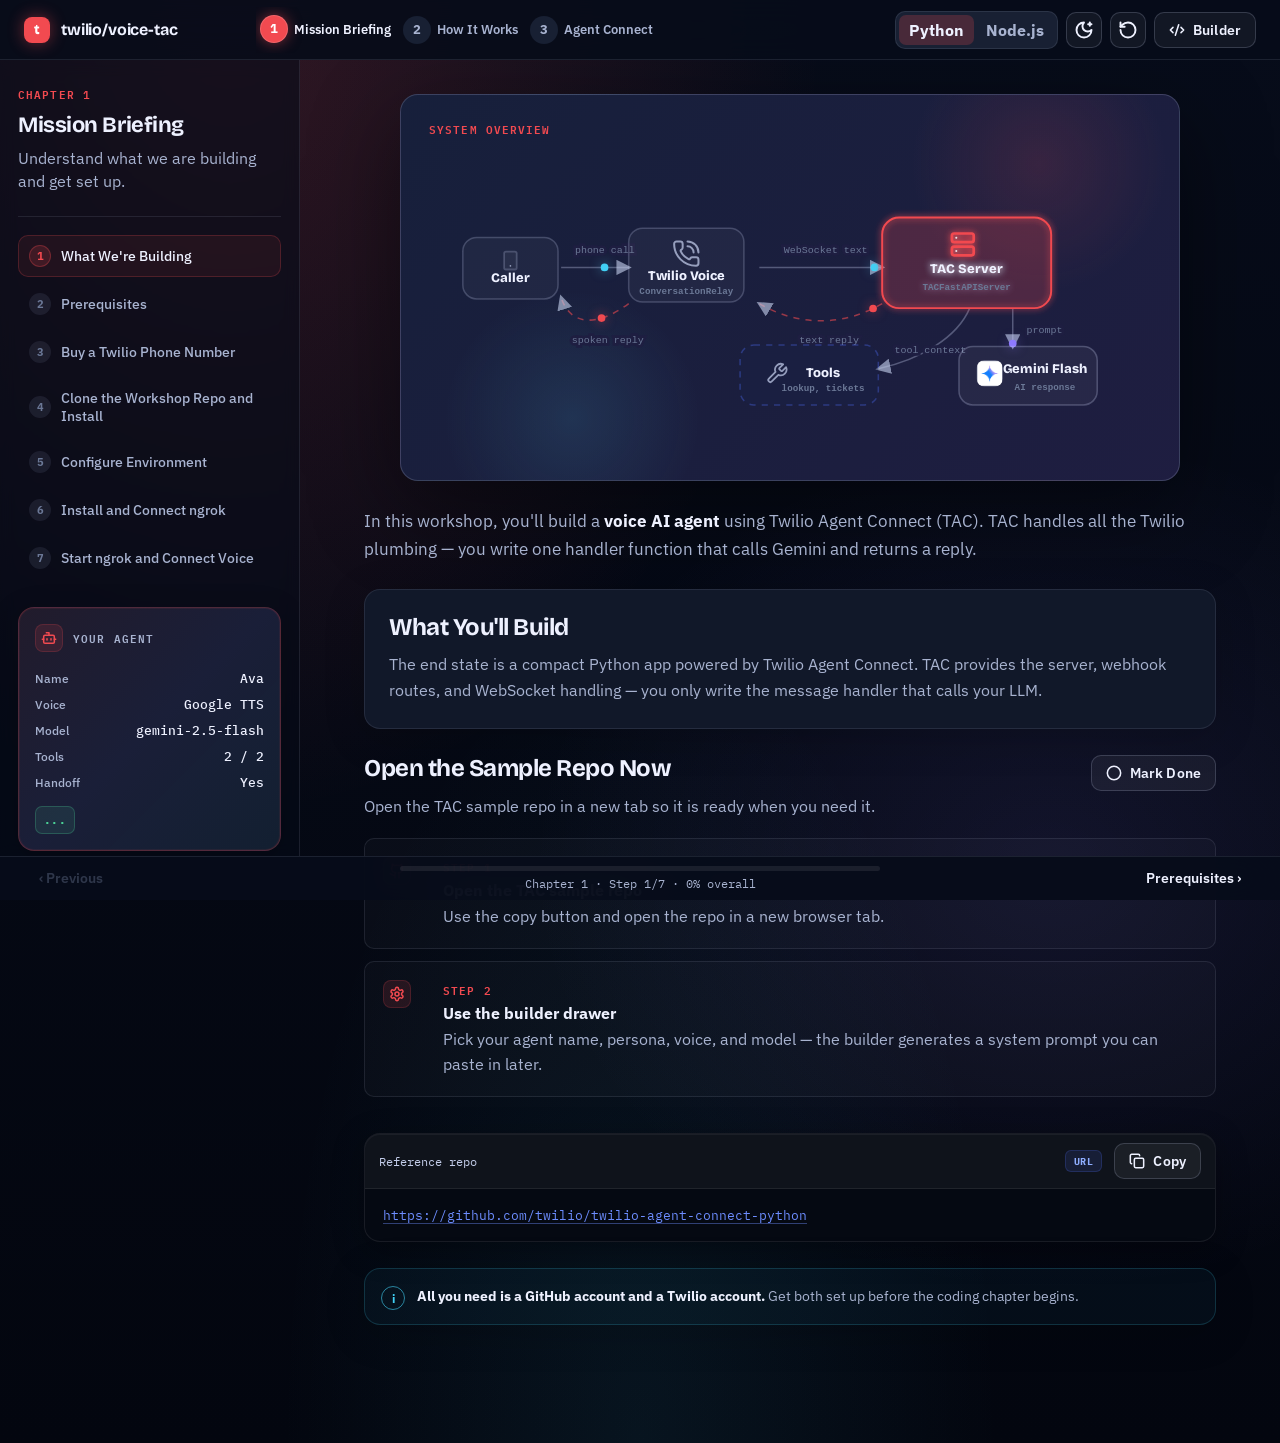
==== workshop-app/index.html @ a0c67f11 "Refactor code structure for improved readability and maintainability" ====
<!doctype html>
<html lang="en">
  <head>
    <meta charset="utf-8" />
    <meta name="viewport" content="width=device-width, initial-scale=1" />
    <title>twilio/voice-tac</title>
    <link rel="preconnect" href="https://fonts.googleapis.com" />
    <link rel="preconnect" href="https://fonts.gstatic.com" crossorigin />
    <link href="https://fonts.googleapis.com/css2?family=Bricolage+Grotesque:opsz,wght@12..96,400;12..96,600;12..96,700;12..96,800&family=IBM+Plex+Sans:wght@400;500;600;700&family=IBM+Plex+Mono:wght@400;500;600&display=swap" rel="stylesheet" />
    <link rel="stylesheet" href="styles.css" />
  </head>
  <body>
    <div class="app-shell">
      <header class="topbar">
        <a class="brand" href="#chapter-0" aria-label="twilio voice tac home">
          <span class="brand-mark" aria-hidden="true">t</span>
          <span>twilio/voice-tac</span>
        </a>

        <nav class="chapter-tabs" aria-label="Workshop chapters" id="chapterTabs"></nav>

        <div class="top-actions">
          <div class="runtime-switch" role="group" aria-label="Workshop runtime">
            <button type="button" data-runtime="python">Python</button>
            <button type="button" data-runtime="node">Node.js</button>
          </div>
          <button class="icon-button" type="button" id="themeToggle" aria-label="Toggle theme" title="Toggle theme">
            <span data-icon="sun-moon" aria-hidden="true"></span>
          </button>
          <button class="icon-button" type="button" id="resetProgress" aria-label="Reset progress" title="Reset progress">
            <span data-icon="rotate-ccw" aria-hidden="true"></span>
          </button>
          <button class="builder-toggle" type="button" id="builderToggle" aria-expanded="false" aria-controls="builderPanel">
            <span data-icon="code-xml" aria-hidden="true"></span>
            Builder
          </button>
        </div>
      </header>

      <aside class="side-rail" aria-label="Chapter steps">
        <div class="chapter-kicker" id="chapterKicker">Chapter 1</div>
        <h1 id="chapterTitle">Mission Briefing</h1>
        <p id="chapterSummary">Understand what we are building and get set up.</p>
        <div class="rail-divider"></div>
        <nav class="step-list" id="stepList" aria-label="Steps in this chapter"></nav>

        <section class="agent-card" aria-labelledby="agentCardTitle">
          <div class="agent-card-title">
            <span class="mini-icon" aria-hidden="true"><span data-icon="bot"></span></span>
            <h2 id="agentCardTitle">Your Agent</h2>
          </div>
          <dl>
            <div>
              <dt>Name</dt>
              <dd id="agentNameReadout">Ava</dd>
            </div>
            <div>
              <dt>Voice</dt>
              <dd id="agentVoiceReadout">Google TTS</dd>
            </div>
            <div>
              <dt>Model</dt>
              <dd id="agentModelReadout">gemini-2.5-flash</dd>
            </div>
            <div>
              <dt>Tools</dt>
              <dd id="agentToolsReadout">2 / 2</dd>
            </div>
            <div>
              <dt>Handoff</dt>
              <dd id="agentHandoffReadout">Yes</dd>
            </div>
          </dl>
          <div class="badges" aria-label="Earned badges" id="badgeList"></div>
        </section>
      </aside>

      <main class="content" id="content" tabindex="-1">
        <section class="chapter-content" id="chapterContent" aria-live="polite"></section>
      </main>

      <aside class="builder-panel" id="builderPanel" aria-label="Agent builder" aria-hidden="true">
        <div class="builder-header">
          <div>
            <span class="chapter-kicker">Builder</span>
            <h2>Agent Config</h2>
          </div>
          <button class="icon-button" type="button" id="closeBuilder" aria-label="Close builder" title="Close builder">
            <span data-icon="x" aria-hidden="true"></span>
          </button>
        </div>

        <form id="builderForm" class="builder-form">
          <label>
            Agent name
            <input name="name" value="Ava" autocomplete="off" />
          </label>

          <label>
            Personality
            <select name="persona">
              <option>Helpful retail concierge</option>
              <option>Patient healthcare scheduler</option>
              <option>Friendly developer advocate</option>
              <option>Calm support triage agent</option>
            </select>
          </label>

          <label>
            Voice
            <select name="voice">
              <option>Google TTS</option>
              <option>Polly Joanna</option>
              <option>Polly Matthew</option>
              <option>ElevenLabs Rachel</option>
            </select>
          </label>

          <label>
            Language
            <select name="language">
              <option>en-US</option>
              <option>en-GB</option>
              <option>es-US</option>
              <option>fr-CA</option>
            </select>
          </label>

          <label>
            Model
            <select name="model">
              <option>gemini-2.5-flash</option>
              <option>gemini-2.5-flash-lite</option>
              <option>gemini-1.5-flash</option>
            </select>
          </label>

          <fieldset>
            <legend>Capabilities</legend>
            <label class="check-row">
              <input type="checkbox" name="toolLookup" checked />
              <span>Customer lookup tool</span>
            </label>
            <label class="check-row">
              <input type="checkbox" name="toolTicket" checked />
              <span>Ticket creation tool</span>
            </label>
            <label class="check-row">
              <input type="checkbox" name="handoff" checked />
              <span>Human handoff</span>
            </label>
          </fieldset>
        </form>

        <div class="config-preview">
          <div class="preview-title">Generated prompt seed</div>
          <pre id="promptPreview"></pre>
          <button class="copy-button" type="button" data-copy-target="promptPreview">
            <span data-icon="copy" aria-hidden="true"></span>
            <span>Copy prompt</span>
          </button>
        </div>
      </aside>

      <footer class="progress-bar" aria-label="Workshop progress">
        <button class="footer-nav footer-nav-prev" type="button" id="prevStep">‹ <span>Previous</span></button>
        <div class="progress-center">
          <div class="progress-track" aria-hidden="true"><span id="progressFill"></span></div>
          <div id="progressLabel">Chapter 1 · Step 1/5 · 0% overall</div>
        </div>
        <button class="footer-nav footer-nav-next" type="button" id="nextStep"><span>Next</span> ›</button>
      </footer>
    </div>

    <script src="app.js" defer></script>
  </body>
</html>
---- workshop-app/styles.css ----
:root {
  --bg: #070c1a;
  --bg-2: #0b1122;
  --panel: #111829;
  --panel-2: #182033;
  --panel-3: #0d2230;
  --line: rgba(196, 206, 236, 0.11);
  --line-strong: rgba(196, 206, 236, 0.20);
  --text: #eef1ff;
  --muted: #a8b3d0;
  --soft: #6b7896;
  --brand: #f24a50;
  --brand-2: #ff7a59;
  --green: #4dd99a;
  --amber: #ffc857;
  --cyan: #41d0f5;
  --purple: #8d79ff;
  --shadow: 0 28px 90px rgba(0, 0, 0, 0.44);
  --shadow-sm: 0 4px 20px rgba(0, 0, 0, 0.28);
  --radius: 10px;
  --radius-lg: 16px;
  color-scheme: dark;
  font-family: "IBM Plex Sans", ui-sans-serif, system-ui, -apple-system, sans-serif;
}

:root[data-theme="light"] {
  --bg: #f3f5fb;
  --bg-2: #ffffff;
  --panel: #ffffff;
  --panel-2: #eaecf5;
  --panel-3: #e4f1f4;
  --line: rgba(27, 38, 67, 0.12);
  --line-strong: rgba(27, 38, 67, 0.20);
  --text: #0f1626;
  --muted: #445068;
  --soft: #617089;
  --shadow: 0 28px 90px rgba(25, 32, 56, 0.12);
  --shadow-sm: 0 4px 20px rgba(25, 32, 56, 0.08);
  color-scheme: light;
}

* {
  box-sizing: border-box;
}

html {
  scroll-behavior: smooth;
}

* {
  scrollbar-color: rgba(196, 206, 236, 0.38) transparent;
  scrollbar-width: thin;
}

*::-webkit-scrollbar {
  width: 10px;
  height: 10px;
}

*::-webkit-scrollbar-thumb {
  background: rgba(196, 206, 236, 0.28);
  border-radius: 999px;
  border: 3px solid transparent;
  background-clip: content-box;
}

*::-webkit-scrollbar-track {
  background: transparent;
}

body {
  margin: 0;
  min-width: 320px;
  overflow-x: hidden;
  background:
    radial-gradient(ellipse at 18% 0%, rgba(242, 74, 80, 0.18) 0%, transparent 40%),
    radial-gradient(ellipse at 82% 60%, rgba(141, 121, 255, 0.10) 0%, transparent 35%),
    radial-gradient(ellipse at 50% 100%, rgba(65, 208, 245, 0.07) 0%, transparent 40%),
    linear-gradient(180deg, var(--bg) 0%, #03060f 100%);
  color: var(--text);
}

:root[data-theme="light"] body {
  background:
    radial-gradient(ellipse at 18% 0%, rgba(242, 74, 80, 0.07) 0%, transparent 40%),
    radial-gradient(ellipse at 82% 60%, rgba(141, 121, 255, 0.04) 0%, transparent 35%),
    linear-gradient(180deg, var(--bg) 0%, #dfe3f0 100%);
}

button,
input,
select {
  font: inherit;
}

button {
  cursor: pointer;
}

a {
  color: #7ea4ff;
  text-decoration: none;
}

a:hover {
  text-decoration: underline;
}

h1, h2, h3, h4 {
  font-family: "Bricolage Grotesque", ui-sans-serif, system-ui, sans-serif;
}

code, pre, .config-preview pre {
  font-family: "IBM Plex Mono", ui-monospace, SFMono-Regular, Menlo, Consolas, monospace;
}

.app-shell {
  min-height: 100vh;
  display: grid;
  grid-template-columns: 300px minmax(0, 1fr);
  grid-template-rows: 60px 1fr 44px;
}

.topbar {
  grid-column: 1 / -1;
  display: grid;
  grid-template-columns: 248px minmax(0, 1fr) auto;
  align-items: center;
  gap: 18px;
  padding: 0 24px;
  border-bottom: 1px solid var(--line);
  background: rgba(7, 12, 26, 0.92);
  backdrop-filter: blur(22px) saturate(1.4);
  -webkit-backdrop-filter: blur(22px) saturate(1.4);
  position: sticky;
  top: 0;
  z-index: 20;
}

:root[data-theme="light"] .topbar {
  background: rgba(255, 255, 255, 0.90);
}

.brand {
  display: inline-flex;
  align-items: center;
  gap: 11px;
  color: var(--text);
  font-family: "Bricolage Grotesque", ui-sans-serif, system-ui, sans-serif;
  font-weight: 700;
  letter-spacing: -0.01em;
  min-width: 0;
}

.brand:hover {
  text-decoration: none;
}

.brand-mark {
  flex: 0 0 auto;
  width: 26px;
  height: 26px;
  display: grid;
  place-items: center;
  border-radius: 8px;
  color: #ffffff;
  background: var(--brand);
  font-weight: 800;
  font-size: 14px;
  box-shadow: 0 0 16px rgba(242, 74, 80, 0.45);
}

.chapter-tabs {
  display: flex;
  align-items: center;
  gap: 8px;
  overflow-x: auto;
  scrollbar-width: none;
  min-width: 0;
}

.chapter-tabs::-webkit-scrollbar {
  display: none;
}

.chapter-tab {
  display: inline-flex;
  align-items: center;
  gap: 9px;
  min-width: max-content;
  color: var(--muted);
  border: 0;
  background: transparent;
  padding: 9px 4px;
  font-family: "IBM Plex Sans", ui-sans-serif, system-ui, sans-serif;
  font-weight: 600;
  font-size: 13.5px;
  transition: color 150ms ease;
}

.chapter-tab:hover {
  color: var(--text);
}

.chapter-tab::after {
  content: "";
  width: 18px;
  height: 1px;
  background: var(--line-strong);
}

.chapter-tab:last-child::after {
  display: none;
}

.chapter-number {
  width: 30px;
  height: 30px;
  display: grid;
  place-items: center;
  border-radius: 50%;
  background: var(--panel-2);
  color: var(--muted);
  font-size: 13px;
  font-weight: 700;
  border: 1px solid transparent;
  transition: transform 160ms ease, background 160ms ease, border-color 160ms ease, box-shadow 160ms ease;
}

.chapter-tab[aria-current="true"] {
  color: var(--text);
}

.chapter-tab[aria-current="true"] .chapter-number {
  background: var(--brand);
  color: #ffffff;
  border-color: rgba(255, 255, 255, 0.15);
  box-shadow: 0 0 14px rgba(242, 74, 80, 0.5);
  transform: translateY(-1px);
}

.chapter-tab.is-complete .chapter-number {
  background: rgba(77, 217, 154, 0.14);
  color: var(--green);
  border-color: rgba(77, 217, 154, 0.25);
}

.top-actions {
  display: flex;
  align-items: center;
  gap: 8px;
}

.runtime-switch {
  display: inline-flex;
  align-items: center;
  gap: 2px;
  min-height: 38px;
  padding: 3px;
  border-radius: var(--radius);
  border: 1px solid var(--line);
  background: var(--panel-2);
}

.runtime-switch button {
  height: 30px;
  padding: 0 10px;
  border: 0;
  border-radius: calc(var(--radius) - 3px);
  background: transparent;
  color: var(--muted);
  font-weight: 900;
  cursor: pointer;
}

.runtime-switch button.is-active {
  background: rgba(242, 74, 80, 0.22);
  color: var(--text);
}

.icon-button,
.builder-toggle,
.copy-button,
.complete-step,
.primary-action,
.secondary-action {
  min-height: 36px;
  border-radius: var(--radius);
  border: 1px solid var(--line-strong);
  color: var(--text);
  background: rgba(255, 255, 255, 0.05);
  transition: transform 140ms ease, border-color 140ms ease, background 140ms ease, box-shadow 140ms ease;
}

.icon-button {
  width: 36px;
  display: grid;
  place-items: center;
  font-size: 20px;
}

.builder-toggle,
.copy-button,
.complete-step,
.primary-action,
.secondary-action {
  display: inline-flex;
  align-items: center;
  justify-content: center;
  gap: 8px;
  padding: 0 14px;
  font-family: "IBM Plex Sans", ui-sans-serif, system-ui, sans-serif;
  font-weight: 600;
  font-size: 13.5px;
  letter-spacing: 0.01em;
}

.lucide {
  width: 18px;
  height: 18px;
  stroke-width: 2.3;
}

.icon-button .lucide {
  width: 20px;
  height: 20px;
}

.builder-toggle .lucide,
.copy-button .lucide,
.complete-step .lucide {
  width: 16px;
  height: 16px;
  flex: 0 0 auto;
}

.chapter-number .lucide,
.step-state .lucide,
.mini-icon .lucide {
  width: 16px;
  height: 16px;
}

.icon-button:hover,
.builder-toggle:hover,
.copy-button:hover,
.complete-step:hover,
.primary-action:hover,
.secondary-action:hover {
  transform: translateY(-1px);
  border-color: var(--line-strong);
  background: rgba(255, 255, 255, 0.09);
  box-shadow: var(--shadow-sm);
}

.primary-action {
  background: var(--brand);
  border-color: rgba(255, 255, 255, 0.12);
  color: #ffffff;
  box-shadow: 0 0 20px rgba(242, 74, 80, 0.3);
}

.primary-action:hover {
  background: #f05559;
  border-color: rgba(255, 255, 255, 0.18);
  box-shadow: 0 4px 24px rgba(242, 74, 80, 0.45);
}

.secondary-action {
  background: transparent;
}

.side-rail {
  grid-row: 2 / 3;
  border-right: 1px solid var(--line);
  padding: 24px 18px 18px;
  position: sticky;
  top: 60px;
  height: calc(100vh - 104px);
  overflow: auto;
  background: rgba(7, 12, 26, 0.60);
  backdrop-filter: blur(8px);
  -webkit-backdrop-filter: blur(8px);
}

:root[data-theme="light"] .side-rail {
  background: rgba(255, 255, 255, 0.80);
}

.chapter-kicker,
.eyebrow,
.step-kicker,
.preview-title {
  color: var(--brand);
  text-transform: uppercase;
  letter-spacing: 0.10em;
  font-family: "IBM Plex Mono", ui-monospace, SFMono-Regular, Menlo, Consolas, monospace;
  font-size: 11px;
  font-weight: 600;
}

.side-rail h1,
.builder-header h2 {
  margin: 10px 0 10px;
  font-family: "Bricolage Grotesque", ui-sans-serif, system-ui, sans-serif;
  font-size: 22px;
  font-weight: 700;
  line-height: 1.1;
  letter-spacing: -0.02em;
}

.side-rail p {
  margin: 0;
  color: var(--muted);
  line-height: 1.45;
}

.rail-divider {
  height: 1px;
  background: var(--line);
  margin: 22px 0 18px;
}

.step-list {
  display: grid;
  gap: 6px;
}

.step-link {
  display: grid;
  grid-template-columns: 22px minmax(0, 1fr);
  align-items: center;
  gap: 10px;
  color: var(--muted);
  background: transparent;
  border: 1px solid transparent;
  border-radius: var(--radius);
  padding: 9px 10px;
  text-align: left;
  font-family: "IBM Plex Sans", ui-sans-serif, system-ui, sans-serif;
  font-weight: 500;
  font-size: 13.5px;
  transition: color 130ms ease, background 130ms ease, border-color 130ms ease;
}

.step-link:hover {
  color: var(--text);
  background: rgba(255, 255, 255, 0.05);
  border-color: var(--line);
  text-decoration: none;
}

.step-link[aria-current="true"] {
  color: var(--text);
  background: rgba(242, 74, 80, 0.08);
  border-color: rgba(242, 74, 80, 0.22);
  text-decoration: none;
}

.step-link.is-done .step-state {
  background: rgba(77, 217, 154, 0.14);
  color: var(--green);
  border-color: rgba(77, 217, 154, 0.25);
}

.step-state {
  width: 22px;
  height: 22px;
  display: grid;
  place-items: center;
  border-radius: 50%;
  background: rgba(127, 137, 168, 0.14);
  color: var(--soft);
  font-size: 11px;
  font-weight: 700;
  border: 1px solid transparent;
  transition: background 130ms ease, color 130ms ease;
}

.step-link[aria-current="true"] .step-state {
  background: rgba(242, 74, 80, 0.15);
  color: var(--brand);
  border-color: rgba(242, 74, 80, 0.3);
}

.agent-card {
  margin-top: 28px;
  padding: 16px;
  border: 1px solid rgba(242, 74, 80, 0.26);
  border-radius: var(--radius-lg);
  background:
    linear-gradient(135deg, rgba(242, 74, 80, 0.07) 0%, rgba(141, 121, 255, 0.07) 50%, rgba(65, 208, 245, 0.04) 100%),
    var(--panel);
  box-shadow: 0 0 0 1px rgba(242, 74, 80, 0.08) inset, 0 8px 32px rgba(0, 0, 0, 0.2);
  position: relative;
  overflow: hidden;
}

.agent-card::before {
  content: "";
  position: absolute;
  top: -1px;
  left: 16px;
  right: 16px;
  height: 1px;
  background: linear-gradient(90deg, transparent, rgba(242, 74, 80, 0.6), transparent);
}

.agent-card-title {
  display: flex;
  gap: 10px;
  align-items: center;
  margin-bottom: 18px;
}

.agent-card h2 {
  margin: 0;
  font-family: "IBM Plex Mono", ui-monospace, monospace;
  font-size: 11px;
  font-weight: 600;
  text-transform: uppercase;
  letter-spacing: 0.10em;
  color: var(--muted);
}

dl {
  display: grid;
  gap: 10px;
  margin: 0;
}

dl div {
  display: flex;
  justify-content: space-between;
  gap: 16px;
  align-items: baseline;
}

dt {
  color: var(--muted);
  font-size: 12px;
  font-weight: 500;
}

dd {
  margin: 0;
  color: var(--text);
  font-family: "IBM Plex Mono", ui-monospace, SFMono-Regular, Menlo, Consolas, monospace;
  font-size: 12.5px;
  font-weight: 500;
  text-align: right;
}

.badges {
  display: flex;
  flex-wrap: wrap;
  gap: 7px;
  margin-top: 16px;
}

.badge {
  min-width: 32px;
  height: 28px;
  padding: 0 8px;
  display: grid;
  place-items: center;
  border-radius: 7px;
  color: var(--green);
  background: rgba(77, 217, 154, 0.10);
  border: 1px solid rgba(77, 217, 154, 0.24);
  font-family: "IBM Plex Mono", ui-monospace, monospace;
  font-size: 10.5px;
  font-weight: 700;
  letter-spacing: 0.04em;
}

.mini-icon {
  width: 28px;
  height: 28px;
  display: grid;
  place-items: center;
  border-radius: 8px;
  color: var(--brand);
  background: rgba(242, 74, 80, 0.12);
  border: 1px solid rgba(242, 74, 80, 0.18);
}

.content {
  grid-row: 2 / 3;
  min-width: 0;
  padding: 34px clamp(20px, 5vw, 72px) 74px;
  overflow: auto;
}

.hero-panel {
  display: grid;
  grid-template-columns: minmax(260px, 440px) minmax(280px, 680px);
  gap: clamp(28px, 5vw, 68px);
  align-items: center;
  max-width: 1160px;
  margin: 0 auto 44px;
}

.voice-visual {
  min-height: 300px;
  display: grid;
  place-items: center;
  position: relative;
}

.three-visual {
  position: relative;
  overflow: hidden;
  border: 1px solid var(--line-strong);
  border-radius: 18px;
  background:
    radial-gradient(circle at 72% 24%, rgba(255, 200, 87, 0.22), transparent 7rem),
    linear-gradient(135deg, #111d36, #0e2630 48%, #271c3d);
  box-shadow: var(--shadow);
}

.voice-visual.three-visual {
  width: min(100%, 430px);
  min-height: 300px;
  margin: 0 auto;
}

.three-canvas,
.architecture-map[data-three-scene] {
  isolation: isolate;
}

.three-canvas {
  position: absolute;
  inset: 0;
}

.three-canvas canvas,
.architecture-map canvas {
  width: 100%;
  height: 100%;
  display: block;
}

.architecture-map > canvas {
  position: absolute;
  inset: 0;
}

.voice-card-overlay {
  right: 18px;
  bottom: 18px;
  z-index: 2;
}

.phone-frame {
  width: min(100%, 360px);
  aspect-ratio: 1.24 / 1;
  position: relative;
  border: 1px solid var(--line-strong);
  border-radius: 18px;
  background:
    radial-gradient(circle at 76% 22%, rgba(255, 200, 87, 0.36), transparent 4rem),
    linear-gradient(135deg, #162644, #102b35 48%, #2a1d43);
  box-shadow: var(--shadow);
  overflow: hidden;
}

.phone-frame::before {
  content: "";
  position: absolute;
  inset: 22px 18px 72px 86px;
  border-radius: 16px;
  background:
    linear-gradient(120deg, transparent 0 28%, rgba(255, 255, 255, 0.22) 28% 29%, transparent 29% 100%),
    linear-gradient(160deg, rgba(255, 255, 255, 0.08), rgba(255, 255, 255, 0.01));
  border: 1px solid rgba(255, 255, 255, 0.14);
}

.phone-notch {
  position: absolute;
  top: 22px;
  left: 28px;
  width: 74px;
  height: 74px;
  border-radius: 18px;
  background: #ffffff;
  transform: rotate(-8deg);
}

.phone-notch::before,
.phone-notch::after {
  content: "";
  position: absolute;
  top: 25px;
  width: 8px;
  height: 28px;
  background: var(--brand);
}

.phone-notch::before {
  left: 27px;
  box-shadow: 12px 7px 0 var(--brand);
}

.phone-notch::after {
  left: 47px;
}

.caller-avatar {
  position: absolute;
  left: 96px;
  bottom: 20px;
  width: 96px;
  height: 150px;
  border-radius: 48px 48px 8px 8px;
  background:
    radial-gradient(circle at 54% 22%, #ffd8b5 0 20px, transparent 21px),
    radial-gradient(circle at 46% 17%, #2d2130 0 33px, transparent 34px),
    linear-gradient(180deg, #3b65ba 0 56%, #23335a 56%);
  border: 1px solid rgba(255, 255, 255, 0.12);
}

.voice-card {
  position: absolute;
  right: 18px;
  bottom: 18px;
  width: 212px;
  min-height: 74px;
  display: grid;
  grid-template-columns: 1fr 48px;
  gap: 12px;
  align-items: center;
  padding: 12px 12px 10px;
  border-radius: var(--radius);
  background: rgba(8, 16, 37, 0.82);
  border: 1px solid rgba(255, 255, 255, 0.34);
  backdrop-filter: blur(10px);
}

.voice-card strong,
.voice-card span {
  display: block;
}

.voice-card strong {
  font-size: 13px;
}

.voice-card span {
  color: var(--muted);
  font-size: 11px;
}

.wave {
  grid-column: 1 / -1;
  height: 18px;
  display: flex;
  align-items: center;
  gap: 4px;
}

.wave i {
  display: block;
  width: 3px;
  border-radius: 4px;
  background: var(--brand);
  animation: pulse 980ms ease-in-out infinite;
}

.wave i:nth-child(1) { height: 7px; animation-delay: 0ms; }
.wave i:nth-child(2) { height: 13px; animation-delay: 80ms; }
.wave i:nth-child(3) { height: 9px; animation-delay: 160ms; }
.wave i:nth-child(4) { height: 17px; animation-delay: 240ms; }
.wave i:nth-child(5) { height: 11px; animation-delay: 320ms; }
.wave i:nth-child(6) { height: 18px; animation-delay: 400ms; }
.wave i:nth-child(7) { height: 9px; animation-delay: 480ms; }
.wave i:nth-child(8) { height: 15px; animation-delay: 560ms; }
.wave i:nth-child(9) { height: 8px; animation-delay: 640ms; }
.wave i:nth-child(10) { height: 12px; animation-delay: 720ms; }

@keyframes pulse {
  0%, 100% { transform: scaleY(0.58); opacity: 0.72; }
  50% { transform: scaleY(1); opacity: 1; }
}

.floating-logo {
  position: absolute;
  top: 14px;
  right: 26%;
  width: 58px;
  height: 58px;
  display: grid;
  place-items: center;
  border-radius: 18px;
  background: #ffffff;
  color: var(--brand);
  font-family: "Bricolage Grotesque", ui-sans-serif, system-ui, sans-serif;
  font-weight: 800;
  box-shadow: 0 14px 34px rgba(0, 0, 0, 0.22);
  transform: rotate(7deg);
}

.mission-overview {
  width: min(100%, 780px);
  margin: 0 auto;
  padding: 24px 28px 28px;
  border: 1px solid var(--line-strong);
  border-radius: 18px;
  background:
    radial-gradient(circle at 82% 18%, rgba(242, 74, 80, 0.13), transparent 8rem),
    radial-gradient(circle at 22% 84%, rgba(88, 216, 255, 0.11), transparent 8rem),
    linear-gradient(135deg, rgba(23, 32, 60, 0.98), rgba(31, 30, 66, 0.98));
  box-shadow: var(--shadow);
}

.mission-overview-svg {
  display: block;
  width: 100%;
  min-height: 300px;
  margin-top: 14px;
}

.mission-lines path {
  fill: none;
  stroke: rgba(196, 206, 236, 0.34);
  stroke-width: 2;
}

.mission-lines .mission-return {
  stroke: rgba(242, 74, 80, 0.58);
  stroke-dasharray: 8 8;
}

.mission-arrow-head {
  fill: rgba(196, 206, 236, 0.62);
}

.mission-lines text {
  fill: var(--soft);
  stroke: rgba(30, 30, 66, 0.96);
  stroke-width: 7px;
  paint-order: stroke;
  font-family: ui-monospace, SFMono-Regular, Menlo, Consolas, monospace;
  font-size: 13px;
}

.mission-node rect {
  fill: rgba(255, 255, 255, 0.035);
  stroke: rgba(196, 206, 236, 0.24);
  stroke-width: 2;
}

.mission-node text {
  fill: var(--text);
  font-size: 17px;
  font-weight: 800;
  font-family:
    "Bricolage Grotesque", "IBM Plex Sans", ui-sans-serif, system-ui, sans-serif;
}

.mission-node .mission-node-small {
  fill: var(--soft);
  font-family: ui-monospace, SFMono-Regular, Menlo, Consolas, monospace;
  font-size: 12px;
  font-weight: 650;
}

.mission-node-hot rect {
  fill: rgba(242, 74, 80, 0.12);
  stroke: var(--brand);
  stroke-width: 2.5;
}

.mission-node-muted rect {
  fill: rgba(25, 32, 72, 0.35);
  stroke: rgba(80, 112, 255, 0.34);
  stroke-dasharray: 8 8;
}

.mission-node-gemini rect {
  fill: rgba(255, 255, 255, 0.045);
  stroke: rgba(196, 206, 236, 0.28);
}

.mission-packet {
  fill: var(--cyan);
  filter: drop-shadow(0 0 7px rgba(88, 216, 255, 0.5));
}

.mission-packet-ai {
  fill: #8d79ff;
  filter: drop-shadow(0 0 7px rgba(141, 121, 255, 0.52));
}

.mission-packet-out {
  fill: var(--brand);
  filter: drop-shadow(0 0 7px rgba(242, 74, 80, 0.6));
}

.hero-copy h2 {
  margin: 12px 0 18px;
  max-width: 760px;
  font-family: "Bricolage Grotesque", ui-sans-serif, system-ui, sans-serif;
  font-size: clamp(28px, 3.6vw, 46px);
  font-weight: 800;
  line-height: 1.02;
  letter-spacing: -0.03em;
}

.hero-copy p {
  margin: 0;
  color: var(--muted);
  line-height: 1.65;
  font-size: 17px;
}

.chapter-content {
  max-width: 900px;
  margin: 0 auto;
  display: grid;
  gap: 28px;
}

.mission-page,
.lesson-page {
  display: grid;
  gap: 26px;
}

.mission-page {
  justify-items: stretch;
}

.mission-page .voice-visual {
  min-height: 292px;
}

.mission-page .phone-frame {
  width: 420px;
}

.mission-lead {
  margin: 0 auto;
  max-width: 900px;
  color: var(--muted);
  font-size: 17px;
  line-height: 1.65;
}

.mission-lead strong {
  color: var(--text);
}

.callout-card,
.simulator-card,
.architecture-panel {
  border-radius: var(--radius-lg);
  border: 1px solid var(--line);
  background: var(--panel);
  box-shadow: 0 8px 40px rgba(0, 0, 0, 0.18);
}

.callout-card {
  padding: 24px;
}

.callout-card h2,
.lesson-page h2,
.simulator-card h3 {
  margin: 0 0 12px;
  font-family: "Bricolage Grotesque", ui-sans-serif, system-ui, sans-serif;
  font-weight: 700;
  letter-spacing: -0.02em;
  line-height: 1.1;
}

.callout-card p,
.lesson-lead,
.simulator-card p,
.action-card p {
  color: var(--muted);
  line-height: 1.62;
  margin: 0;
}

.lesson-title-row {
  display: grid;
  grid-template-columns: minmax(0, 1fr) auto;
  align-items: start;
  gap: 20px;
}

.lesson-title-row h2 {
  font-size: 24px;
}

.lesson-page-flat {
  gap: 18px;
}

.action-stack {
  display: grid;
  gap: 12px;
}

.action-card {
  display: grid;
  grid-template-columns: 44px minmax(0, 1fr);
  gap: 16px;
  align-items: start;
  padding: 18px;
  border-radius: var(--radius);
  border: 1px solid var(--line);
  background: rgba(255, 255, 255, 0.025);
  transition: border-color 130ms ease, background 130ms ease;
}

.action-card:hover {
  border-color: var(--line-strong);
  background: rgba(255, 255, 255, 0.04);
}

.action-card strong {
  display: block;
  margin: 4px 0;
}

.agent-headshot {
  width: 38px;
  height: 38px;
  border-radius: 50%;
  background:
    radial-gradient(circle at 50% 36%, #ffd7b0 0 12px, transparent 13px),
    radial-gradient(circle at 50% 30%, #5e3a2f 0 16px, transparent 17px),
    linear-gradient(180deg, #d9e3ff, #6f83c9);
  border: 2px solid rgba(255, 255, 255, 0.56);
  justify-self: end;
}

.architecture-panel {
  padding: 24px 28px 26px;
  min-height: 336px;
  overflow-x: auto;
  overflow-y: hidden;
}

.architecture-map {
  position: relative;
  width: 960px;
  max-width: 100%;
  min-height: 310px;
  margin-top: 20px;
}

@media (max-width: 980px) {
  .architecture-map {
    max-width: none;
  }
}

.architecture-svg {
  position: absolute;
  inset: 0;
  width: 100%;
  height: 100%;
}

.arch-svg-node rect {
  fill: rgba(255, 255, 255, 0.035);
  stroke: rgba(196, 206, 236, 0.24);
  stroke-width: 2;
}

.arch-svg-node text {
  fill: var(--muted);
  font-size: 18px;
  font-family:
    "Bricolage Grotesque", "IBM Plex Sans", ui-sans-serif, system-ui, sans-serif;
  font-weight: 650;
}

.arch-svg-node .arch-svg-small {
  fill: var(--soft);
  font-size: 13px;
  font-family: ui-monospace, SFMono-Regular, Menlo, Consolas, monospace;
  font-weight: 600;
}

.arch-svg-server rect {
  fill: rgba(242, 74, 80, 0.12);
  stroke: var(--brand);
  stroke-width: 2.5;
}

.arch-svg-server text {
  fill: var(--text);
}

.arch-lucide-icon {
  display: grid;
  place-items: center;
  width: 100%;
  height: 100%;
  color: rgba(196, 206, 236, 0.72);
}

.arch-lucide-icon .lucide {
  width: 100%;
  height: 100%;
  stroke-width: 1.85;
}

.arch-lucide-icon-large .lucide {
  stroke-width: 1.65;
}

.arch-lucide-icon-hot {
  color: rgba(255, 255, 255, 0.82);
}

.arch-gemini-logo {
  clip-path: inset(0 round 10px);
  filter: drop-shadow(0 0 10px rgba(71, 142, 255, 0.22));
}

.arch-svg-tools rect {
  fill: rgba(25, 32, 72, 0.35);
  stroke: rgba(80, 112, 255, 0.34);
  stroke-width: 2;
  stroke-dasharray: 8 8;
}

.arch-svg-lines line {
  stroke: rgba(196, 206, 236, 0.34);
  stroke-width: 2;
}

.arch-svg-lines circle {
  fill: rgba(196, 206, 236, 0.38);
}

.arch-svg-lines text {
  fill: var(--soft);
  font-family: ui-monospace, SFMono-Regular, Menlo, Consolas, monospace;
  font-size: 13px;
}

.arch-svg-lines .arch-svg-hot-line {
  stroke: var(--brand);
  stroke-dasharray: 8 8;
  stroke-width: 2.4;
}

.arch-svg-lines .arch-svg-hot-dot {
  fill: var(--brand);
}

.arch-svg-packet {
  fill: var(--green);
  filter: drop-shadow(0 0 6px rgba(87, 211, 156, 0.55));
}

.arch-svg-packet.packet-one {
  fill: var(--cyan);
  filter: drop-shadow(0 0 6px rgba(88, 216, 255, 0.5));
}

.arch-svg-packet.packet-three {
  fill: var(--brand);
  filter: drop-shadow(0 0 7px rgba(242, 74, 80, 0.6));
}

.inline-diagram,
.call-simulator {
  display: flex;
  flex-wrap: wrap;
  gap: 10px;
}

.diagram-chip,
.call-simulator button {
  min-height: 38px;
  padding: 0 14px;
  border-radius: var(--radius);
  border: 1px solid var(--line);
  background: var(--panel);
  color: var(--muted);
  font-weight: 800;
}

.diagram-chip.is-active,
.call-simulator button.is-active {
  color: #ffffff;
  background: var(--brand);
  border-color: rgba(255, 255, 255, 0.1);
}

.simulator-card {
  display: grid;
  gap: 12px;
  padding: 18px;
}

.intro-card,
.step-section,
.note,
.flow-panel,
.quiz-card {
  border-radius: var(--radius-lg);
  border: 1px solid var(--line);
  background: var(--panel);
  box-shadow: 0 8px 40px rgba(0, 0, 0, 0.18);
}

.intro-card {
  display: grid;
  grid-template-columns: minmax(0, 1fr) auto;
  gap: 24px;
  align-items: center;
  padding: 24px;
}

.intro-card h2,
.step-section h3,
.flow-panel h3,
.quiz-card h3 {
  margin: 0 0 12px;
  font-family: "Bricolage Grotesque", ui-sans-serif, system-ui, sans-serif;
  font-weight: 700;
  letter-spacing: -0.02em;
  line-height: 1.12;
}

.intro-card p,
.step-section p,
.flow-panel p,
.quiz-card p {
  color: var(--muted);
  line-height: 1.62;
  margin: 0;
}

.status-pill {
  min-width: 120px;
  min-height: 36px;
  display: inline-flex;
  align-items: center;
  justify-content: center;
  border-radius: 999px;
  color: var(--green);
  background: rgba(77, 217, 154, 0.10);
  border: 1px solid rgba(77, 217, 154, 0.28);
  font-family: "IBM Plex Mono", ui-monospace, monospace;
  font-weight: 600;
  font-size: 12.5px;
  letter-spacing: 0.04em;
  box-shadow: 0 0 18px rgba(77, 217, 154, 0.12);
}

.flow-panel {
  padding: 24px;
}

.flow-grid {
  display: grid;
  grid-template-columns: repeat(5, minmax(0, 1fr));
  gap: 12px;
  margin-top: 20px;
}

.flow-node {
  min-height: 116px;
  display: grid;
  align-content: start;
  gap: 10px;
  padding: 16px;
  border-radius: var(--radius);
  background: rgba(255, 255, 255, 0.03);
  border: 1px solid var(--line);
  transition: border-color 140ms ease, background 140ms ease;
}

.flow-node:hover {
  background: rgba(255, 255, 255, 0.055);
  border-color: var(--line-strong);
}

.flow-node span {
  width: 28px;
  height: 28px;
  display: grid;
  place-items: center;
  border-radius: 8px;
  color: #ffffff;
  background: var(--brand);
  font-family: "Bricolage Grotesque", ui-sans-serif, system-ui, sans-serif;
  font-weight: 800;
  font-size: 13px;
  box-shadow: 0 0 12px rgba(242, 74, 80, 0.35);
}

.flow-node strong {
  font-family: "IBM Plex Sans", ui-sans-serif, system-ui, sans-serif;
  font-size: 13.5px;
  font-weight: 600;
}

.flow-node small {
  color: var(--muted);
  font-size: 12px;
  line-height: 1.4;
}

.step-section {
  padding: 24px;
  scroll-margin-top: 86px;
}

.step-header {
  display: grid;
  grid-template-columns: 44px minmax(0, 1fr) auto;
  gap: 16px;
  align-items: start;
  margin-bottom: 18px;
}

.step-index {
  width: 44px;
  height: 44px;
  display: grid;
  place-items: center;
  border-radius: var(--radius);
  background: rgba(242, 74, 80, 0.12);
  color: var(--brand);
  font-family: "Bricolage Grotesque", ui-sans-serif, system-ui, sans-serif;
  font-weight: 800;
  font-size: 20px;
  border: 1px solid rgba(242, 74, 80, 0.2);
  box-shadow: 0 0 18px rgba(242, 74, 80, 0.12);
}

.complete-step {
  min-width: 118px;
}

.complete-step.is-done {
  background: rgba(77, 217, 154, 0.12);
  color: var(--green);
  border-color: rgba(77, 217, 154, 0.28);
  box-shadow: 0 0 16px rgba(77, 217, 154, 0.14);
}

.instruction-list {
  display: grid;
  gap: 11px;
  margin: 18px 0 0;
  padding: 0;
  list-style: none;
  counter-reset: instruction;
}

.instruction-list li {
  counter-increment: instruction;
  display: grid;
  grid-template-columns: 26px minmax(0, 1fr);
  gap: 12px;
  align-items: start;
  color: var(--muted);
  font-size: 14px;
  line-height: 1.58;
}

.instruction-list li::before {
  content: counter(instruction);
  width: 26px;
  height: 26px;
  display: grid;
  place-items: center;
  border-radius: 50%;
  color: var(--text);
  background: rgba(127, 137, 168, 0.14);
  border: 1px solid rgba(127, 137, 168, 0.2);
  font-family: "IBM Plex Mono", ui-monospace, monospace;
  font-weight: 600;
  font-size: 11px;
  margin-top: 3px;
}

.code-block {
  margin-top: 18px;
  overflow: hidden;
  border-radius: var(--radius-lg);
  border: 1px solid rgba(255, 255, 255, 0.08);
  background: #050912;
  box-shadow: 0 8px 32px rgba(0, 0, 0, 0.3), inset 0 1px 0 rgba(255, 255, 255, 0.05);
}

:root[data-theme="light"] .code-block {
  background: #0d1424;
  border-color: rgba(0, 0, 0, 0.18);
}

.code-header {
  display: flex;
  align-items: center;
  gap: 12px;
  padding: 9px 14px;
  color: #c4ceeb;
  background: rgba(255, 255, 255, 0.04);
  border-bottom: 1px solid rgba(255, 255, 255, 0.07);
  font-size: 12px;
  font-family: "IBM Plex Mono", ui-monospace, SFMono-Regular, Menlo, Consolas, monospace;
}

.code-header > span:first-child {
  margin-right: auto;
}

.code-language {
  min-height: 22px;
  display: inline-flex;
  align-items: center;
  padding: 0 8px;
  border-radius: 6px;
  color: #8faeff;
  background: rgba(80, 112, 255, 0.12);
  border: 1px solid rgba(80, 112, 255, 0.20);
  text-transform: uppercase;
  letter-spacing: 0.06em;
  font-size: 9.5px;
  font-weight: 700;
}

.code-block pre {
  margin: 0;
  padding: 16px 18px;
  overflow-x: auto;
  color: #dde2f5;
  line-height: 1.6;
  font-size: 12.5px;
  font-family: "IBM Plex Mono", ui-monospace, SFMono-Regular, Menlo, Consolas, monospace;
}

.code-block code,
.config-preview pre {
  font-family: "IBM Plex Mono", ui-monospace, SFMono-Regular, Menlo, Consolas, monospace;
}

.syntax-keyword,
.syntax-decorator {
  color: #b794ff;
}

.syntax-string {
  color: #97d977;
}

.syntax-comment {
  color: #6f7a9c;
  font-style: italic;
}

.syntax-number,
.syntax-literal {
  color: #ffb86b;
}

.syntax-constant {
  color: #58d8ff;
}

.syntax-option {
  color: #ffd166;
}

.syntax-url {
  color: #6d8dff;
  text-decoration: underline;
  text-decoration-color: rgba(109, 141, 255, 0.42);
  text-underline-offset: 3px;
}

.note {
  padding: 16px 18px 16px 52px;
  position: relative;
  color: var(--muted);
  line-height: 1.6;
  font-size: 14px;
  background: rgba(65, 208, 245, 0.04);
  border-color: rgba(65, 208, 245, 0.18);
}

.note::before {
  content: "i";
  position: absolute;
  left: 16px;
  top: 17px;
  width: 22px;
  height: 22px;
  display: grid;
  place-items: center;
  border-radius: 50%;
  color: var(--cyan);
  border: 1.5px solid rgba(65, 208, 245, 0.6);
  font-weight: 700;
  font-size: 12px;
  font-family: "IBM Plex Sans", ui-sans-serif, system-ui, sans-serif;
}

.note strong {
  color: var(--text);
}

.quiz-card {
  padding: 24px;
}

.quiz-options {
  display: grid;
  grid-template-columns: repeat(3, minmax(0, 1fr));
  gap: 10px;
  margin-top: 18px;
}

.quiz-options button {
  min-height: 54px;
  border: 1px solid var(--line-strong);
  border-radius: var(--radius);
  color: var(--muted);
  background: rgba(255, 255, 255, 0.04);
  font-family: "IBM Plex Sans", ui-sans-serif, system-ui, sans-serif;
  font-weight: 600;
  font-size: 14px;
  transition: background 130ms ease, border-color 130ms ease, color 130ms ease, transform 130ms ease;
}

.quiz-options button:hover {
  background: rgba(255, 255, 255, 0.08);
  color: var(--text);
  border-color: var(--line-strong);
  transform: translateY(-1px);
}

.quiz-options button.is-correct {
  color: var(--green);
  background: rgba(77, 217, 154, 0.10);
  border-color: rgba(77, 217, 154, 0.4);
  box-shadow: 0 0 18px rgba(77, 217, 154, 0.15);
}

.quiz-options button.is-wrong {
  color: var(--brand);
  background: rgba(242, 74, 80, 0.08);
  border-color: rgba(242, 74, 80, 0.45);
}

.builder-panel {
  position: fixed;
  top: 68px;
  right: 16px;
  bottom: 52px;
  width: min(420px, calc(100vw - 32px));
  z-index: 30;
  display: grid;
  grid-template-rows: auto minmax(0, 1fr) auto;
  gap: 18px;
  padding: 20px;
  border: 1px solid var(--line-strong);
  border-radius: var(--radius-lg);
  background: color-mix(in srgb, var(--bg) 88%, rgba(17, 24, 41, 0.95));
  box-shadow: var(--shadow), 0 0 0 1px rgba(255, 255, 255, 0.04) inset;
  backdrop-filter: blur(26px) saturate(1.3);
  -webkit-backdrop-filter: blur(26px) saturate(1.3);
  transform: translateX(calc(100% + 36px));
  transition: transform 220ms cubic-bezier(0.32, 0.72, 0, 1);
}

.builder-panel[aria-hidden="true"] {
  display: none;
}

.builder-panel.is-open {
  display: grid;
  transform: translateX(0);
}

.builder-header {
  display: flex;
  justify-content: space-between;
  gap: 16px;
  align-items: start;
}

.builder-form {
  overflow: auto;
  display: grid;
  gap: 14px;
  padding-right: 4px;
}

.builder-form label,
.builder-form fieldset {
  display: grid;
  gap: 7px;
  color: var(--muted);
  font-family: "IBM Plex Mono", ui-monospace, monospace;
  font-weight: 500;
  font-size: 11px;
  letter-spacing: 0.06em;
  text-transform: uppercase;
}

.builder-form input,
.builder-form select {
  width: 100%;
  min-height: 40px;
  border-radius: var(--radius);
  border: 1px solid var(--line-strong);
  background: rgba(255, 255, 255, 0.04);
  color: var(--text);
  padding: 0 12px;
  font-family: "IBM Plex Sans", ui-sans-serif, system-ui, sans-serif;
  font-size: 13.5px;
  font-weight: 400;
  text-transform: none;
  letter-spacing: 0;
  transition: border-color 130ms ease, background 130ms ease;
}

.builder-form input:focus,
.builder-form select:focus {
  outline: none;
  border-color: rgba(242, 74, 80, 0.5);
  background: rgba(255, 255, 255, 0.06);
}

.builder-form fieldset {
  border: 1px solid var(--line);
  border-radius: var(--radius);
  padding: 14px;
}

.builder-form legend {
  padding: 0 6px;
  color: var(--text);
  font-family: "IBM Plex Mono", ui-monospace, monospace;
  font-size: 11px;
  font-weight: 600;
  letter-spacing: 0.08em;
  text-transform: uppercase;
}

.check-row {
  grid-template-columns: 18px minmax(0, 1fr);
  align-items: center;
  font-weight: 700;
}

.check-row input {
  min-height: auto;
  padding: 0;
}

.config-preview {
  display: grid;
  gap: 10px;
  padding: 14px;
  border-radius: var(--radius);
  background: #050912;
  border: 1px solid rgba(255, 255, 255, 0.08);
}

.config-preview pre {
  margin: 0;
  max-height: 140px;
  overflow: auto;
  color: #9ba5c0;
  white-space: pre-wrap;
  line-height: 1.55;
  font-size: 11.5px;
  font-family: "IBM Plex Mono", ui-monospace, SFMono-Regular, Menlo, Consolas, monospace;
}

.progress-bar {
  grid-column: 1 / -1;
  display: grid;
  grid-template-columns: minmax(240px, 1fr) auto minmax(240px, 1fr);
  align-items: center;
  gap: 18px;
  padding: 0 24px;
  border-top: 1px solid var(--line);
  background: rgba(7, 12, 26, 0.94);
  backdrop-filter: blur(20px);
  -webkit-backdrop-filter: blur(20px);
  color: var(--muted);
  font-family: "IBM Plex Mono", ui-monospace, SFMono-Regular, Menlo, Consolas, monospace;
  font-size: 12px;
  position: sticky;
  bottom: 0;
  z-index: 20;
}

:root[data-theme="light"] .progress-bar {
  background: rgba(255, 255, 255, 0.92);
}

.progress-track {
  width: min(480px, 70vw);
  height: 5px;
  border-radius: 999px;
  background: rgba(255, 255, 255, 0.08);
  overflow: hidden;
}

.progress-track span {
  display: block;
  width: 0%;
  height: 100%;
  background: linear-gradient(90deg, var(--brand) 0%, var(--amber) 40%, var(--green) 70%, var(--cyan) 100%);
  border-radius: inherit;
  transition: width 280ms cubic-bezier(0.34, 1.56, 0.64, 1);
  box-shadow: 0 0 8px rgba(242, 74, 80, 0.5);
}

.progress-center {
  display: grid;
  justify-items: center;
  gap: 5px;
}

.footer-nav {
  min-height: 40px;
  border: 1px solid transparent;
  border-radius: var(--radius);
  background: transparent;
  color: var(--text);
  font-family: "IBM Plex Sans", ui-sans-serif, system-ui, sans-serif;
  font-weight: 600;
  font-size: 13.5px;
  padding: 0 14px;
  transition: background 130ms ease, border-color 130ms ease;
}

.footer-nav:hover:not(:disabled) {
  background: rgba(255, 255, 255, 0.06);
  border-color: var(--line);
}

.footer-nav-prev {
  justify-self: start;
}

.footer-nav-next {
  justify-self: end;
}

.footer-nav:disabled {
  color: var(--soft);
  cursor: default;
  opacity: 0.4;
}

@media (max-width: 1080px) {
  .app-shell {
    grid-template-columns: 1fr;
    grid-template-rows: auto auto 1fr 44px;
  }

  .topbar {
    grid-template-columns: 1fr auto;
    gap: 14px;
  }

  .chapter-tabs {
    grid-column: 1 / -1;
    grid-row: 2;
    padding-bottom: 10px;
  }

  .topbar {
    grid-template-rows: 60px auto;
    padding-top: 0;
  }

  .side-rail {
    position: static;
    height: auto;
    border-right: 0;
    border-bottom: 1px solid var(--line);
    display: block;
    align-self: start;
  }

  .agent-card {
    display: none;
  }

  .content {
    grid-row: auto;
  }
}

@media (max-width: 1400px) {
  .topbar {
    grid-template-columns: 220px minmax(0, 1fr) auto;
    gap: 12px;
  }

  .chapter-tabs {
    gap: 4px;
  }

  .chapter-tab {
    gap: 6px;
    font-size: 13px;
  }

  .chapter-number {
    width: 28px;
    height: 28px;
  }

  .chapter-tab::after {
    display: none;
  }
}

@media (max-width: 820px) {
  .hero-panel,
  .intro-card {
    grid-template-columns: 1fr;
  }

  .hero-copy h2 {
    font-size: 34px;
  }

  .flow-grid,
  .quiz-options {
    grid-template-columns: 1fr;
  }

  .step-header {
    grid-template-columns: 44px minmax(0, 1fr);
  }

  .complete-step {
    grid-column: 1 / -1;
  }

  .top-actions {
    gap: 6px;
  }

  .builder-toggle {
    width: 42px;
    padding: 0;
    font-size: 0;
  }

  .builder-toggle span {
    font-size: 14px;
  }
}

@media (max-width: 560px) {
  .topbar {
    padding: 0 12px;
  }

  .brand span:last-child {
    display: none;
  }

  .content {
    padding: 24px 14px 70px;
  }

  .side-rail {
    padding: 18px 12px;
  }

  .voice-visual {
    min-height: 220px;
  }

  .voice-card {
    width: 184px;
    right: 10px;
  }

  .floating-logo {
    right: 8%;
  }
}

/* ── light theme overrides ──────────────────────────────────────────────────
   All diagram colours are calibrated for the dark theme. These rules
   re-tune them for light without touching the dark defaults.
   ─────────────────────────────────────────────────────────────────────────── */

:root[data-theme="light"] {
  /* glass-style buttons and surfaces that use rgba-white in dark mode */
  .icon-button,
  .builder-toggle,
  .copy-button,
  .complete-step,
  .secondary-action {
    background: rgba(0, 0, 0, 0.04);
    border-color: var(--line-strong);
  }

  .icon-button:hover,
  .builder-toggle:hover,
  .copy-button:hover,
  .complete-step:hover,
  .secondary-action:hover {
    background: rgba(0, 0, 0, 0.08);
  }

  /* panels / cards */
  .action-card {
    background: rgba(0, 0, 0, 0.02);
  }

  .action-card:hover {
    background: rgba(0, 0, 0, 0.04);
  }

  .flow-node {
    background: rgba(0, 0, 0, 0.03);
  }

  .flow-node:hover {
    background: rgba(0, 0, 0, 0.06);
  }

  .step-link:hover {
    background: rgba(0, 0, 0, 0.04);
  }

  .step-link[aria-current="true"] {
    background: rgba(242, 74, 80, 0.07);
  }

  /* builder form inputs */
  .builder-form input,
  .builder-form select {
    background: rgba(0, 0, 0, 0.03);
    border-color: var(--line-strong);
    color: var(--text);
  }

  .builder-form input:focus,
  .builder-form select:focus {
    background: rgba(0, 0, 0, 0.05);
  }

  /* runtime switch */
  .runtime-switch {
    background: rgba(0, 0, 0, 0.05);
  }

  .runtime-switch button.is-active {
    background: rgba(242, 74, 80, 0.14);
  }

  /* code blocks */
  .code-block {
    background: #1a1f35;
    border-color: rgba(0, 0, 0, 0.15);
  }

  .config-preview {
    background: #1a1f35;
    border-color: rgba(0, 0, 0, 0.12);
  }

  /* topbar / sidebar / footer dark-hardcoded backgrounds */
  .side-rail {
    background: rgba(255, 255, 255, 0.85);
  }

  .progress-bar {
    background: rgba(255, 255, 255, 0.94);
  }

  /* note card */
  .note {
    background: rgba(65, 208, 245, 0.06);
    border-color: rgba(65, 208, 245, 0.22);
  }

  /* quiz buttons */
  .quiz-options button {
    background: rgba(0, 0, 0, 0.03);
    color: var(--muted);
  }

  .quiz-options button:hover {
    background: rgba(0, 0, 0, 0.07);
    color: var(--text);
  }

  /* builder panel */
  .builder-panel {
    background: rgba(255, 255, 255, 0.94);
  }

  /* ── diagrams ── */

  /* mission overview container */
  .mission-overview {
    background:
      radial-gradient(circle at 82% 18%, rgba(242, 74, 80, 0.08), transparent 8rem),
      radial-gradient(circle at 22% 84%, rgba(65, 208, 245, 0.07), transparent 8rem),
      linear-gradient(135deg, #eef1fa, #f0eefa);
    border-color: var(--line-strong);
  }

  /* three.js / phone-frame containers keep their dark look intentionally —
     they are illustrative chrome, not content surfaces */
  .three-visual,
  .phone-frame {
    /* kept dark intentionally — they look like device mockups */
  }

  /* architecture panel */
  .architecture-panel {
    background: var(--panel);
  }

  /* SVG node boxes */
  .mission-node rect,
  .arch-svg-node rect {
    fill: rgba(255, 255, 255, 0.70);
    stroke: rgba(27, 38, 67, 0.20);
  }

  .mission-node-gemini rect {
    fill: rgba(255, 255, 255, 0.60);
    stroke: rgba(27, 38, 67, 0.18);
  }

  .mission-node-muted rect {
    fill: rgba(230, 234, 250, 0.60);
    stroke: rgba(80, 112, 255, 0.30);
  }

  .arch-svg-tools rect {
    fill: rgba(230, 234, 250, 0.60);
    stroke: rgba(80, 112, 255, 0.30);
  }

  /* connector lines and dots */
  .mission-lines path {
    stroke: rgba(27, 38, 67, 0.28);
  }

  .mission-lines .mission-return {
    stroke: rgba(242, 74, 80, 0.50);
  }

  .mission-arrow-head {
    fill: rgba(27, 38, 67, 0.50);
  }

  .arch-svg-lines line {
    stroke: rgba(27, 38, 67, 0.22);
  }

  .arch-svg-lines circle {
    fill: rgba(27, 38, 67, 0.28);
  }

  /* SVG text halo — swap dark stroke for light */
  .mission-lines text {
    stroke: rgba(240, 242, 250, 0.92);
  }

  /* icons inside SVG foreignObjects */
  .arch-lucide-icon {
    color: rgba(27, 38, 67, 0.55);
  }

  .arch-lucide-icon-hot {
    color: rgba(255, 255, 255, 0.90);
  }
}
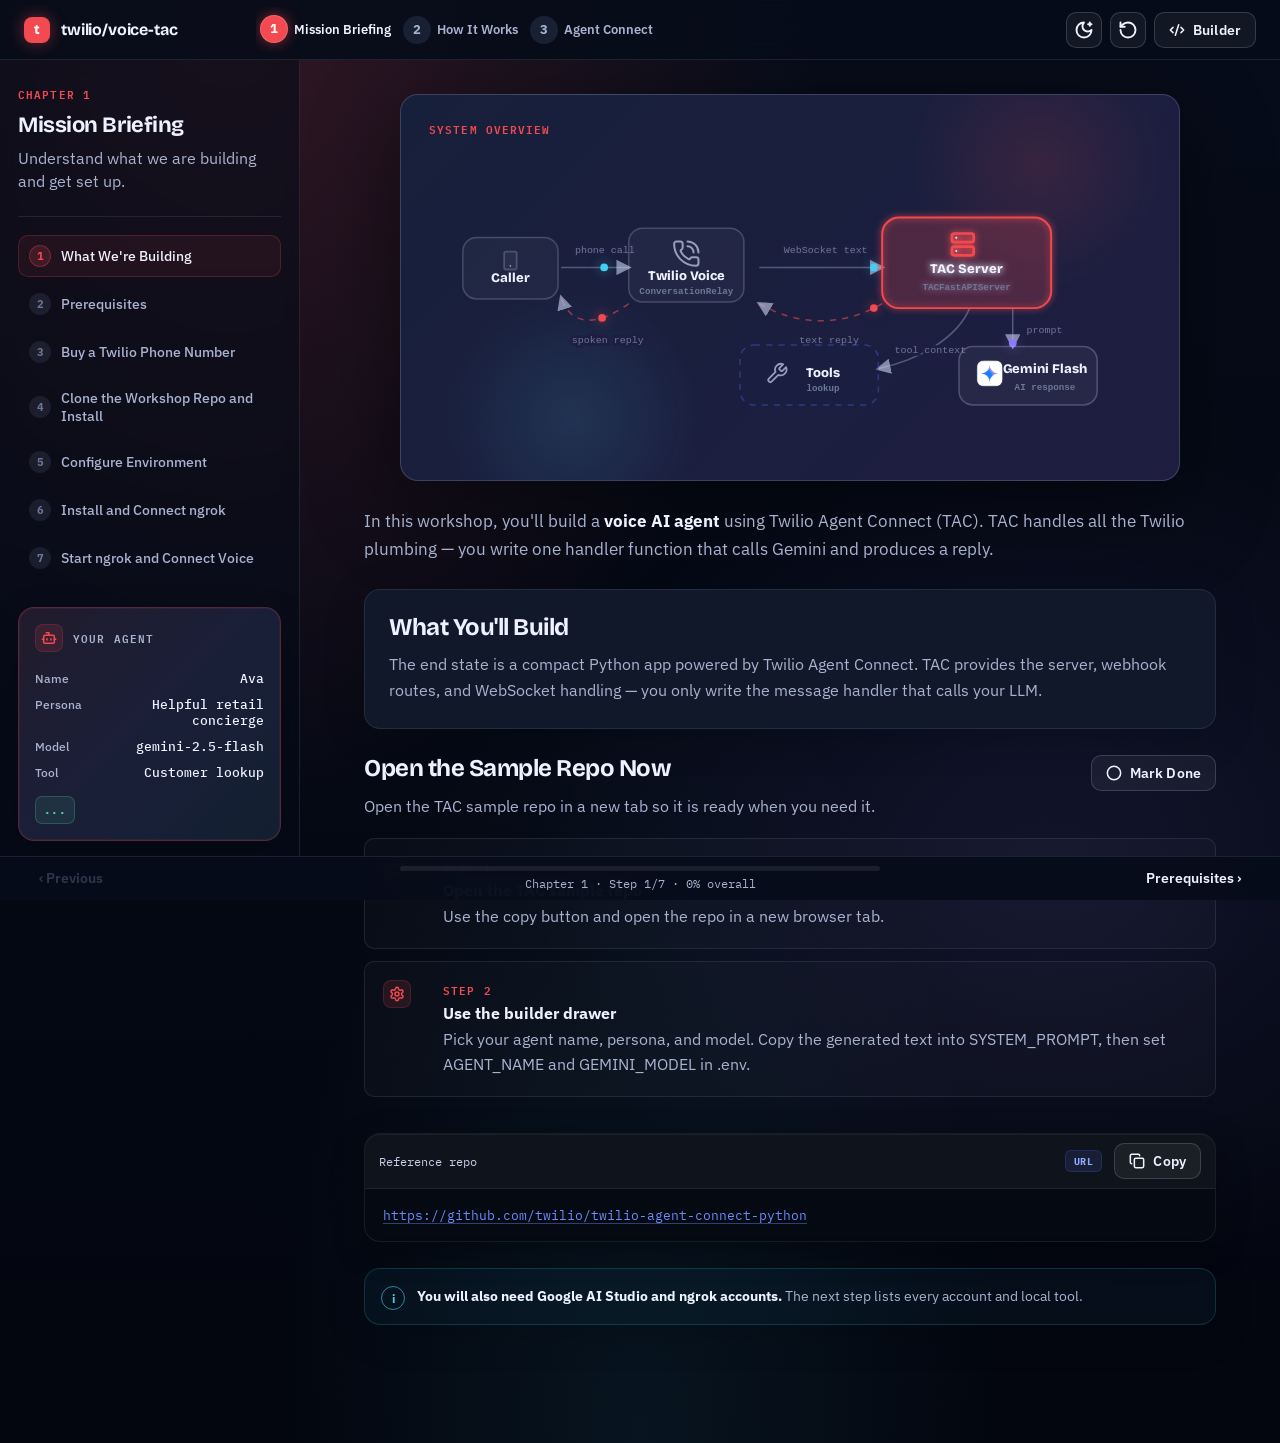
==== commit 26b0bc78: "feat: add configuration for Node.js workshop and update UI - Introduced ENABLE_NODE_WORKSHOP variabl" ====
--- a/workshop-app/index.html
+++ b/workshop-app/index.html
@@ -20,7 +20,7 @@
         <nav class="chapter-tabs" aria-label="Workshop chapters" id="chapterTabs"></nav>
 
         <div class="top-actions">
-          <div class="runtime-switch" role="group" aria-label="Workshop runtime">
+          <div class="runtime-switch" role="group" aria-label="Workshop runtime" hidden>
             <button type="button" data-runtime="python">Python</button>
             <button type="button" data-runtime="node">Node.js</button>
           </div>
@@ -55,20 +55,16 @@
               <dd id="agentNameReadout">Ava</dd>
             </div>
             <div>
-              <dt>Voice</dt>
-              <dd id="agentVoiceReadout">Google TTS</dd>
+              <dt>Persona</dt>
+              <dd id="agentPersonaReadout">Helpful retail concierge</dd>
             </div>
             <div>
               <dt>Model</dt>
               <dd id="agentModelReadout">gemini-2.5-flash</dd>
             </div>
             <div>
-              <dt>Tools</dt>
-              <dd id="agentToolsReadout">2 / 2</dd>
-            </div>
-            <div>
-              <dt>Handoff</dt>
-              <dd id="agentHandoffReadout">Yes</dd>
+              <dt>Tool</dt>
+              <dd>Customer lookup</dd>
             </div>
           </dl>
           <div class="badges" aria-label="Earned badges" id="badgeList"></div>
@@ -83,7 +79,7 @@
         <div class="builder-header">
           <div>
             <span class="chapter-kicker">Builder</span>
-            <h2>Agent Config</h2>
+            <h2>Prompt Builder</h2>
           </div>
           <button class="icon-button" type="button" id="closeBuilder" aria-label="Close builder" title="Close builder">
             <span data-icon="x" aria-hidden="true"></span>
@@ -100,29 +96,9 @@
             Personality
             <select name="persona">
               <option>Helpful retail concierge</option>
-              <option>Patient healthcare scheduler</option>
+              <option>Friendly travel planner</option>
               <option>Friendly developer advocate</option>
               <option>Calm support triage agent</option>
-            </select>
-          </label>
-
-          <label>
-            Voice
-            <select name="voice">
-              <option>Google TTS</option>
-              <option>Polly Joanna</option>
-              <option>Polly Matthew</option>
-              <option>ElevenLabs Rachel</option>
-            </select>
-          </label>
-
-          <label>
-            Language
-            <select name="language">
-              <option>en-US</option>
-              <option>en-GB</option>
-              <option>es-US</option>
-              <option>fr-CA</option>
             </select>
           </label>
 
@@ -131,29 +107,13 @@
             <select name="model">
               <option>gemini-2.5-flash</option>
               <option>gemini-2.5-flash-lite</option>
-              <option>gemini-1.5-flash</option>
+              <option>gemini-3.8-flash</option>
             </select>
           </label>
-
-          <fieldset>
-            <legend>Capabilities</legend>
-            <label class="check-row">
-              <input type="checkbox" name="toolLookup" checked />
-              <span>Customer lookup tool</span>
-            </label>
-            <label class="check-row">
-              <input type="checkbox" name="toolTicket" checked />
-              <span>Ticket creation tool</span>
-            </label>
-            <label class="check-row">
-              <input type="checkbox" name="handoff" checked />
-              <span>Human handoff</span>
-            </label>
-          </fieldset>
         </form>
 
         <div class="config-preview">
-          <div class="preview-title">Generated prompt seed</div>
+          <div class="preview-title">Generated prompt seed — copy into SYSTEM_PROMPT</div>
           <pre id="promptPreview"></pre>
           <button class="copy-button" type="button" data-copy-target="promptPreview">
             <span data-icon="copy" aria-hidden="true"></span>
@@ -172,6 +132,7 @@
       </footer>
     </div>
 
+    <script src="config.js"></script>
     <script src="app.js" defer></script>
   </body>
 </html>
--- a/workshop-app/styles.css
+++ b/workshop-app/styles.css
@@ -262,6 +262,10 @@
   background: var(--panel-2);
 }
 
+.runtime-switch[hidden] {
+  display: none;
+}
+
 .runtime-switch button {
   height: 30px;
   padding: 0 10px;
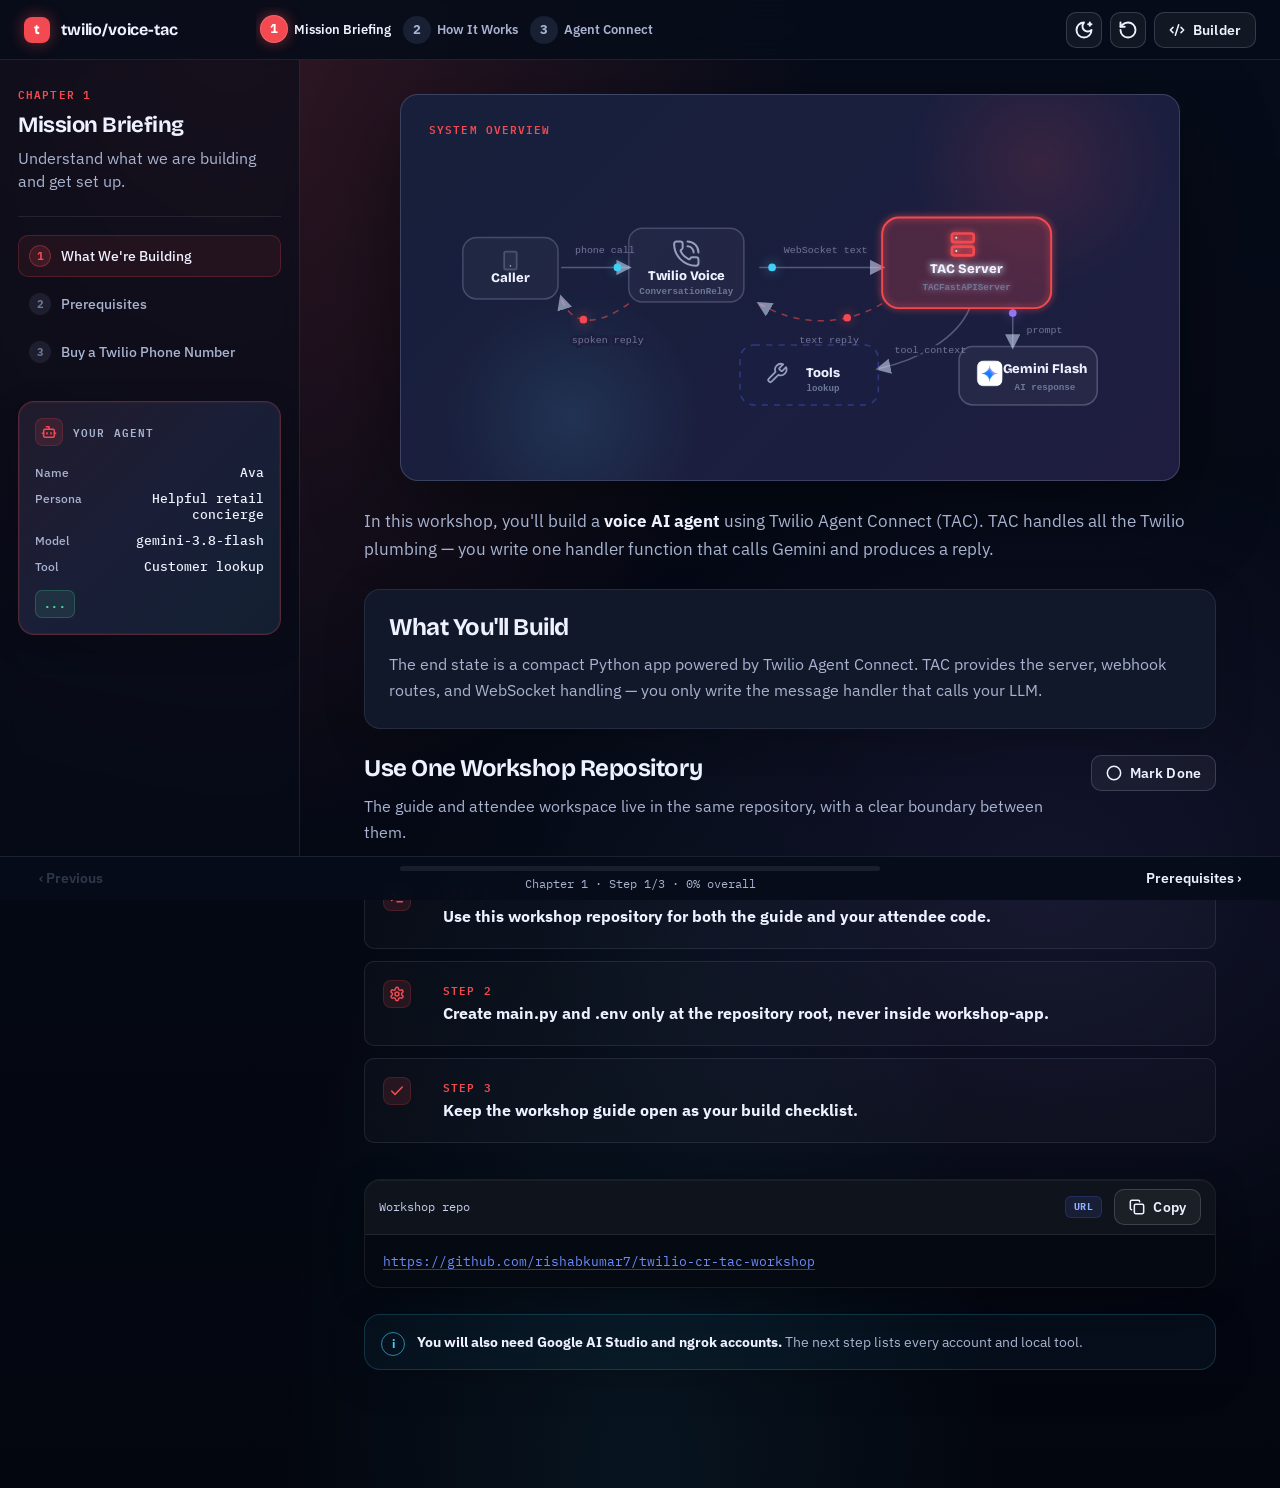
==== commit a5d8883c: "Improve workshop flow and troubleshooting" ====
--- a/workshop-app/index.html
+++ b/workshop-app/index.html
@@ -60,7 +60,7 @@
             </div>
             <div>
               <dt>Model</dt>
-              <dd id="agentModelReadout">gemini-2.5-flash</dd>
+              <dd id="agentModelReadout">gemini-3.8-flash</dd>
             </div>
             <div>
               <dt>Tool</dt>
@@ -105,15 +105,18 @@
           <label>
             Model
             <select name="model">
-              <option>gemini-2.5-flash</option>
-              <option>gemini-2.5-flash-lite</option>
               <option>gemini-3.8-flash</option>
+              <option>gemini-3.6-flash</option>
+              <option>gemini-flash-lite-latest</option>
             </select>
           </label>
         </form>
 
         <div class="config-preview">
-          <div class="preview-title">Generated prompt seed — copy into SYSTEM_PROMPT</div>
+          <p class="builder-guidance" id="builderGuidance">
+            Set AGENT_NAME and GEMINI_MODEL in .env. Paste this text inside SYSTEM_PROMPT in main.py, keeping {AGENT_NAME} exactly as shown.
+          </p>
+          <div class="preview-title" id="promptPreviewTitle">Paste into SYSTEM_PROMPT in main.py</div>
           <pre id="promptPreview"></pre>
           <button class="copy-button" type="button" data-copy-target="promptPreview">
             <span data-icon="copy" aria-hidden="true"></span>
--- a/workshop-app/styles.css
+++ b/workshop-app/styles.css
@@ -1175,15 +1175,13 @@
   filter: drop-shadow(0 0 7px rgba(242, 74, 80, 0.6));
 }
 
-.inline-diagram,
-.call-simulator {
+.inline-diagram {
   display: flex;
   flex-wrap: wrap;
   gap: 10px;
 }
 
-.diagram-chip,
-.call-simulator button {
+.diagram-chip {
   min-height: 38px;
   padding: 0 14px;
   border-radius: var(--radius);
@@ -1193,8 +1191,7 @@
   font-weight: 800;
 }
 
-.diagram-chip.is-active,
-.call-simulator button.is-active {
+.diagram-chip.is-active {
   color: #ffffff;
   background: var(--brand);
   border-color: rgba(255, 255, 255, 0.1);
@@ -1559,6 +1556,58 @@
   border-color: rgba(242, 74, 80, 0.45);
 }
 
+.troubleshooting-table-wrap {
+  overflow-x: auto;
+  border: 1px solid var(--line-strong);
+  border-radius: var(--radius-lg);
+  background: var(--panel);
+  box-shadow: 0 8px 40px rgba(0, 0, 0, 0.18);
+}
+
+.troubleshooting-table {
+  width: 100%;
+  min-width: 760px;
+  border-collapse: collapse;
+  text-align: left;
+}
+
+.troubleshooting-table th,
+.troubleshooting-table td {
+  padding: 16px 18px;
+  border-bottom: 1px solid var(--line);
+  vertical-align: top;
+  line-height: 1.5;
+}
+
+.troubleshooting-table th {
+  color: var(--brand);
+  background: rgba(242, 74, 80, 0.07);
+  font-family: "IBM Plex Mono", ui-monospace, SFMono-Regular, Menlo, Consolas, monospace;
+  font-size: 11px;
+  letter-spacing: 0.09em;
+  text-transform: uppercase;
+}
+
+.troubleshooting-table td {
+  color: var(--muted);
+  font-size: 13px;
+}
+
+.troubleshooting-table td:first-child {
+  width: 25%;
+  color: var(--text);
+  font-family: "IBM Plex Mono", ui-monospace, SFMono-Regular, Menlo, Consolas, monospace;
+  font-weight: 600;
+}
+
+.troubleshooting-table tbody tr:last-child td {
+  border-bottom: 0;
+}
+
+.troubleshooting-note {
+  margin-top: 0;
+}
+
 .builder-panel {
   position: fixed;
   top: 68px;
@@ -1675,6 +1724,13 @@
   border: 1px solid rgba(255, 255, 255, 0.08);
 }
 
+.builder-guidance {
+  margin: 0;
+  color: var(--muted);
+  font-size: 12px;
+  line-height: 1.5;
+}
+
 .config-preview pre {
   margin: 0;
   max-height: 140px;
